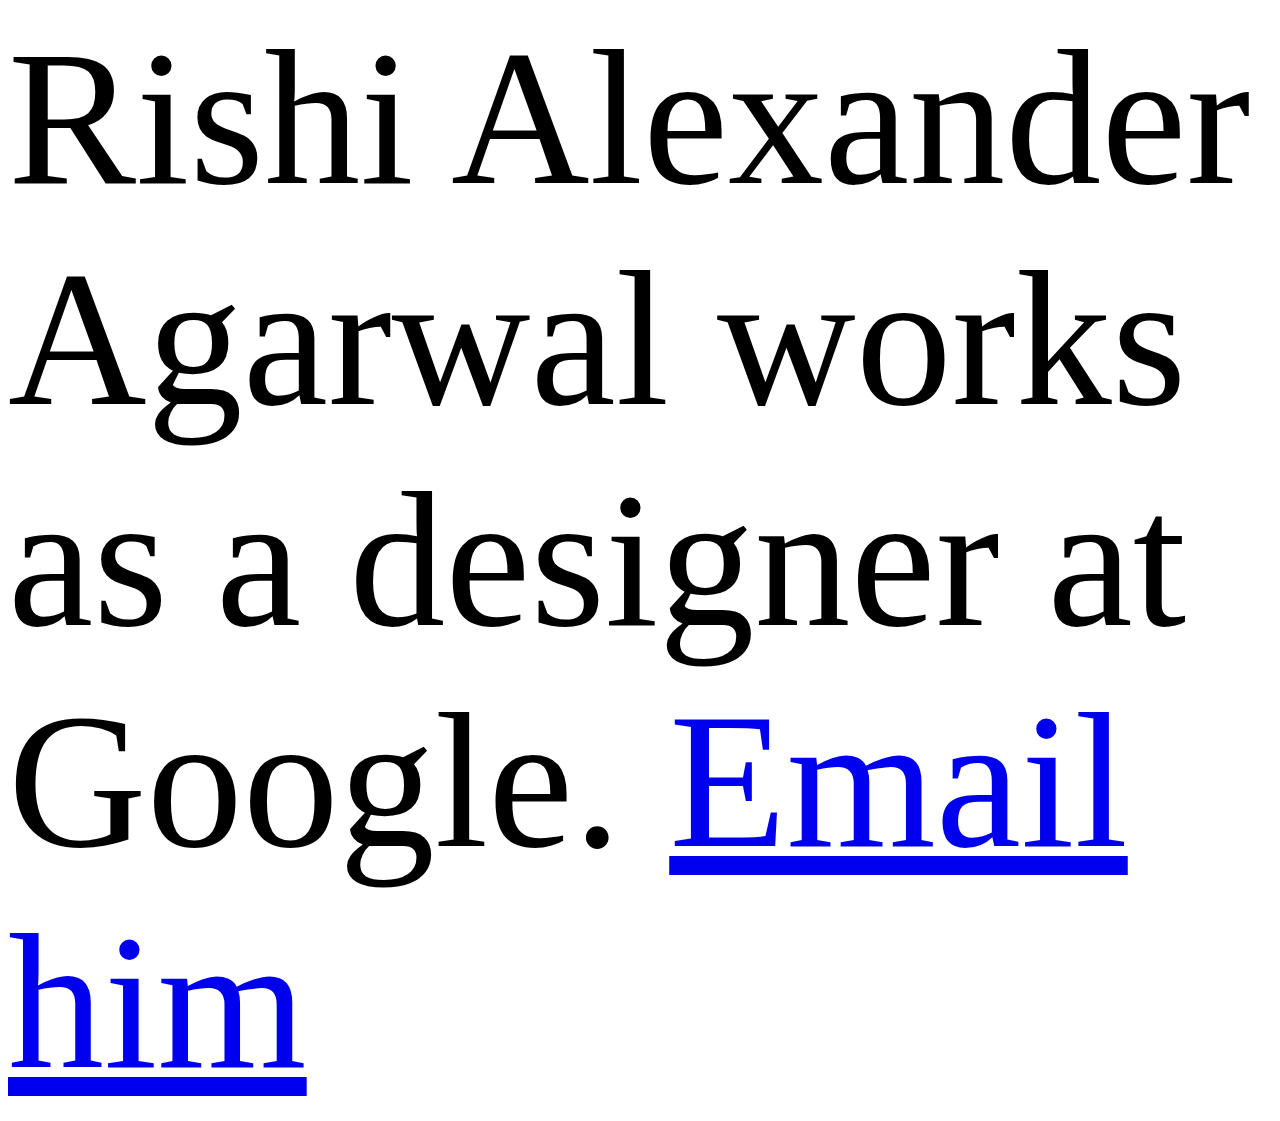
==== index.html @ 4585da53 "New site 2017" ====
<!DOCTYPE html>
<html>
<head>
 <link rel="stylesheet" type="text/css" href="style.css" />
</head>
<body>

Rishi Alexander Agarwal works as a designer at Google. <a href='mailto:rishialexander@gmail.com'>Email him</a>

</body>
</html>
---- style.css ----
* {
    font-family: serif;
    font-size: 144pt;
}
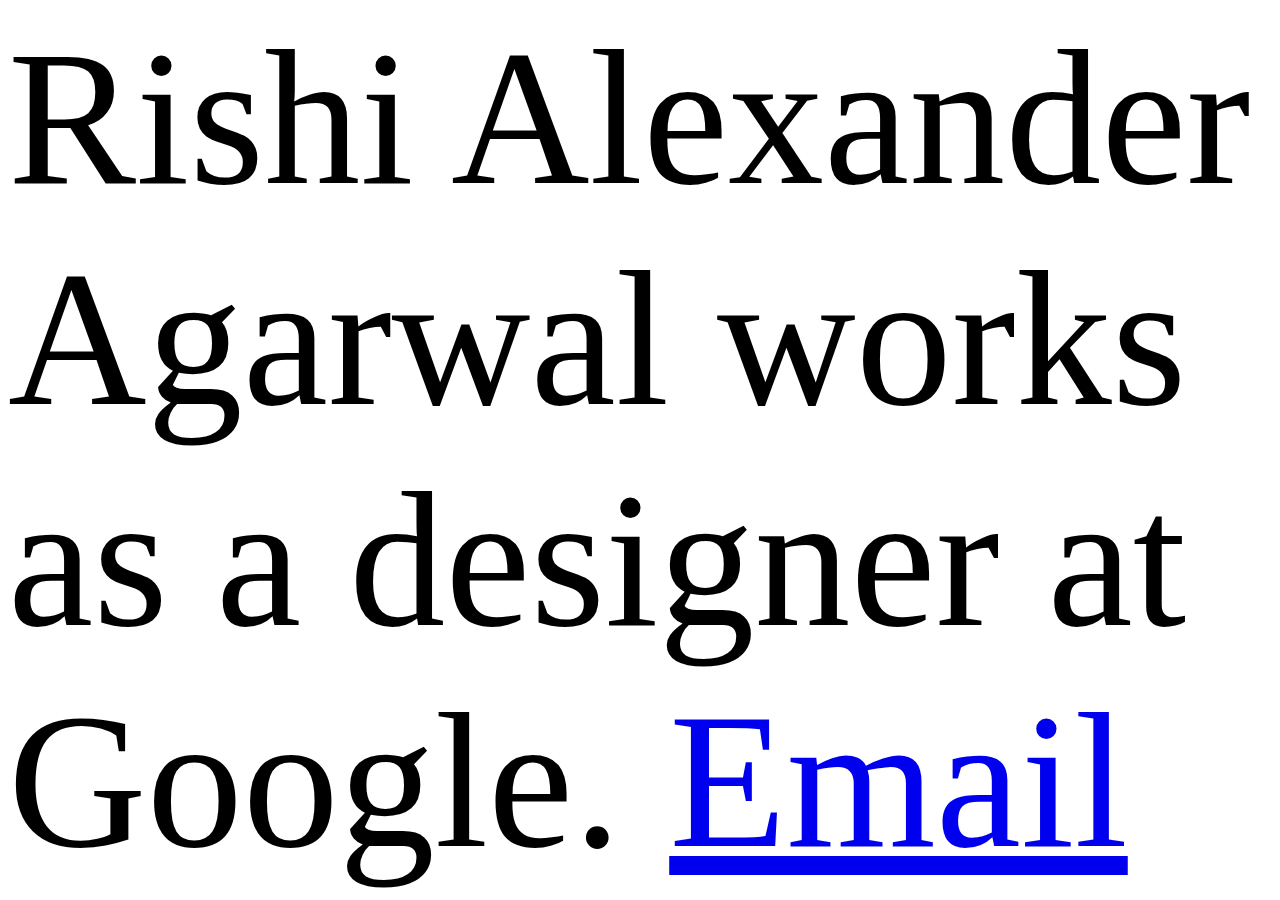
==== commit a5e1946c: "New site 2017" ====
--- a/index.html
+++ b/index.html
@@ -5,7 +5,7 @@
 </head>
 <body>
 
-Rishi Alexander Agarwal works as a designer at Google. <a href='mailto:rishialexander@gmail.com'>Email him</a>
+Rishi Alexander Agarwal works as a designer at Google. <a href='mailto:rishialexander@gmail.com'>Email</a>
 
 </body>
 </html>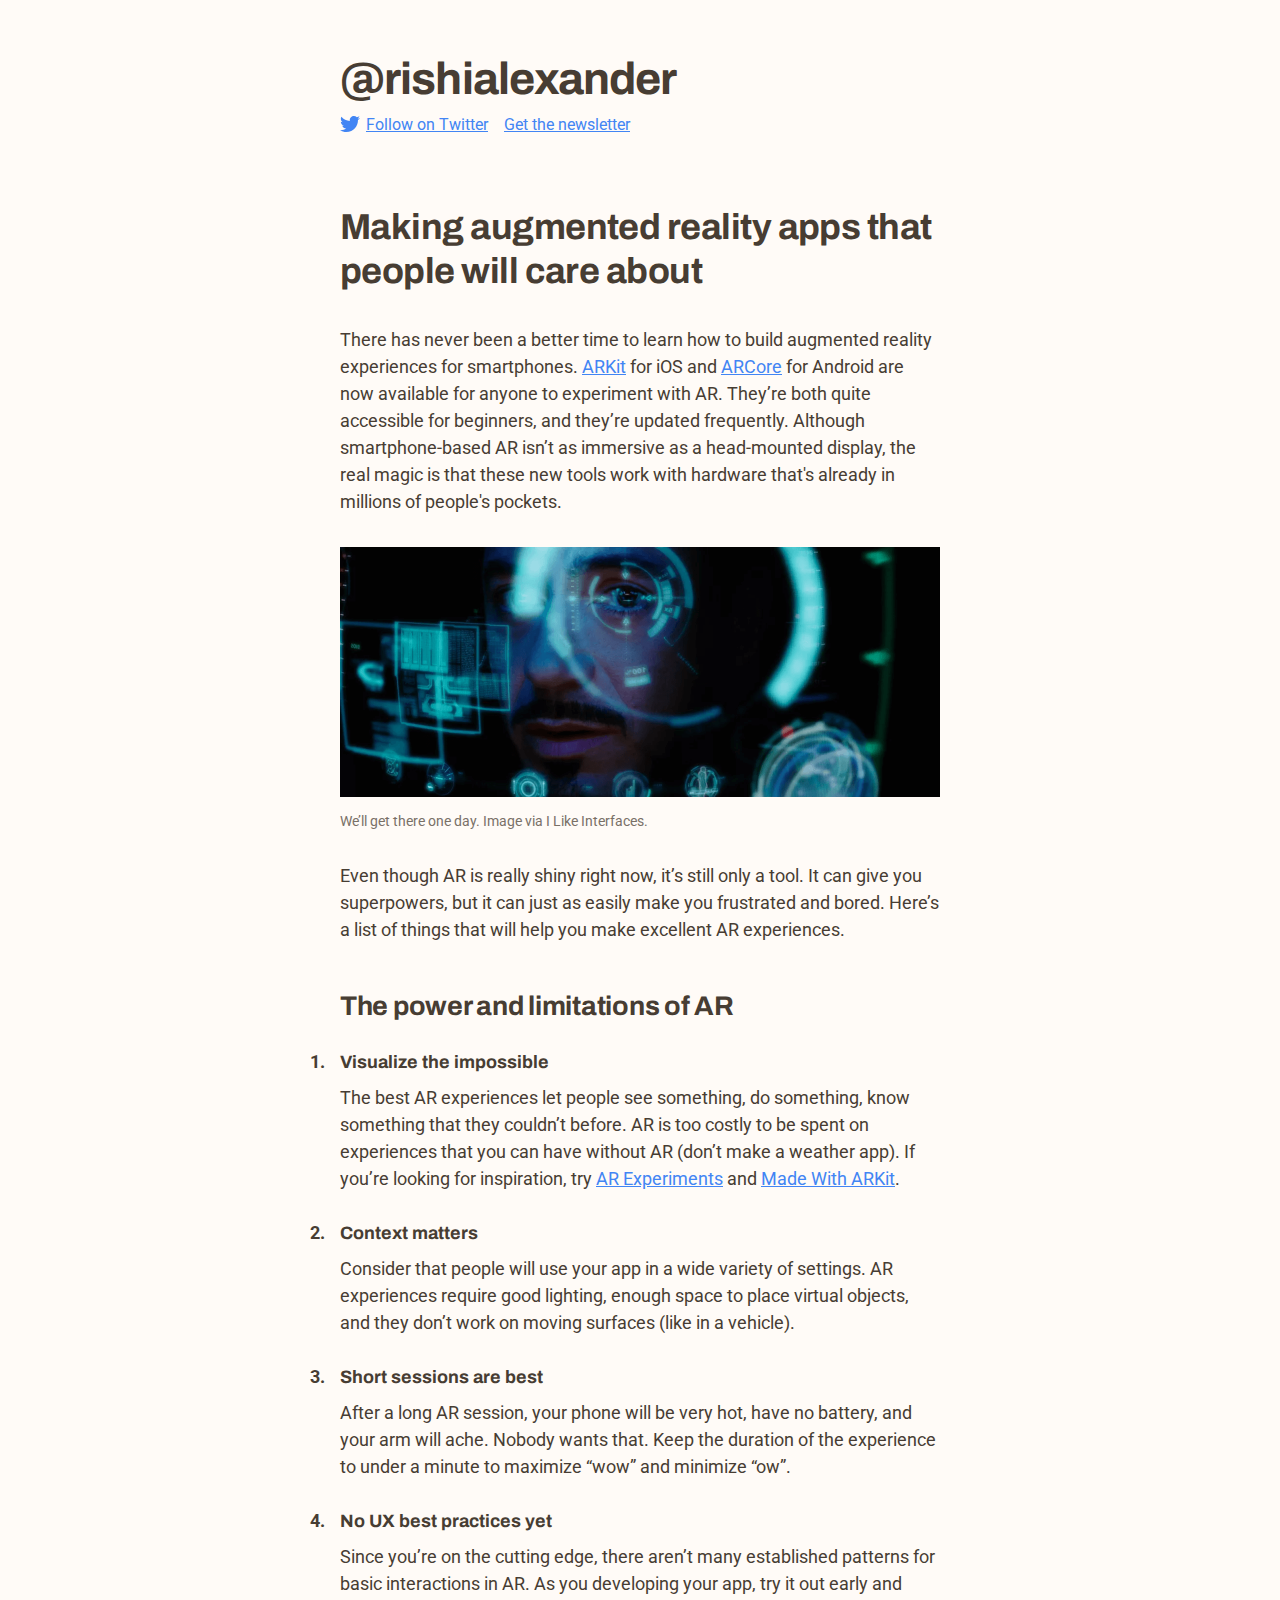
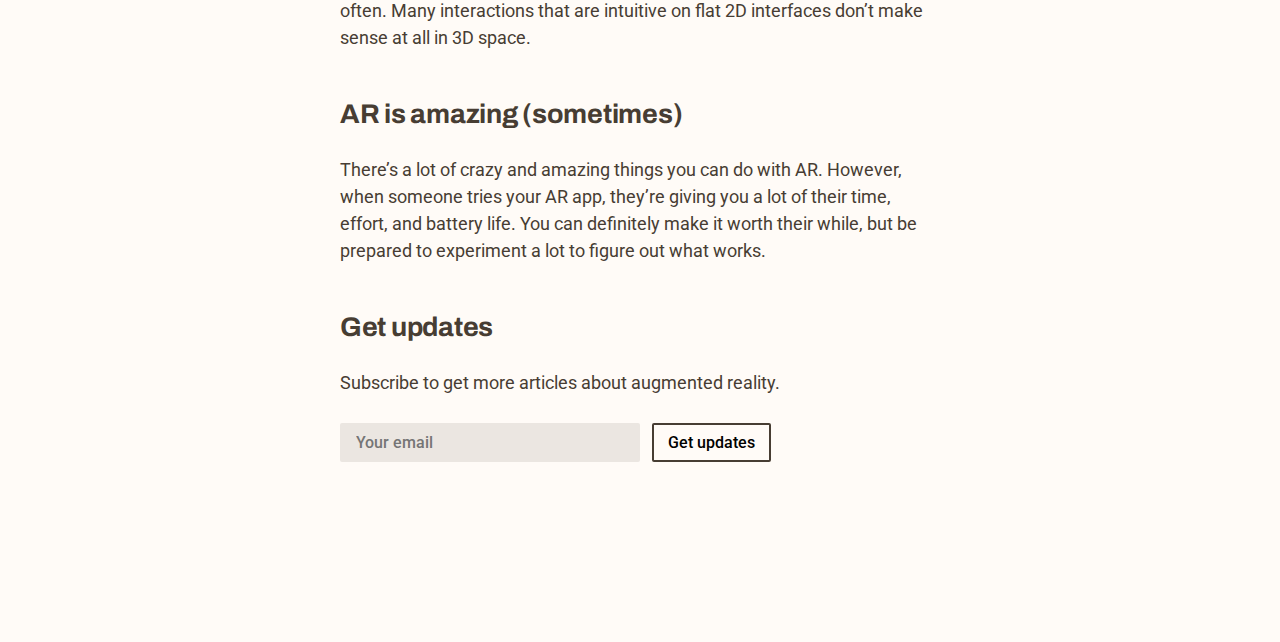
==== commit 8f0e3e58: "Launching blog post #1" ====
--- a/index.html
+++ b/index.html
@@ -1,11 +1,58 @@
 <!DOCTYPE html>
 <html>
 <head>
- <link rel="stylesheet" type="text/css" href="style.css" />
+	<title>Essays on augmented reality at rishialexander</title>
+	<link href='https://fonts.googleapis.com/css?family=Archivo:700|Roboto:400,500,700' rel='stylesheet'>
+	<link rel='stylesheet' type='text/css' href='style.css' />
 </head>
 <body>
 
-Rishi Alexander Agarwal works as a designer at Google. <a href='mailto:rishialexander@gmail.com'>Email</a>
+	<header>
+		<a class='title' href='/'>@rishialexander</a>
+		<div class='header-links'>
+			<a href='https://twitter.com/intent/follow?screen_name=rishialexander' target="_blank"><img class='social-icon' src='twitter.svg'/>Follow on Twitter</a>
+			<a href='#subscribe'>Get the newsletter</a>
+		</div>
+	</header>
 
+	<article>
+		<h1>Making augmented reality apps that people will care about</h1>
+		<p>There has never been a better time to learn how to build augmented reality experiences for smartphones. <a href='https://developer.apple.com/arkit/'>ARKit</a> for iOS and <a href='https://developers.google.com/ar/'>ARCore</a> for Android are now available for anyone to experiment with AR. They&#8217;re both quite accessible for beginners, and they&#8217;re updated frequently. Although smartphone-based AR isn&#8217;t as immersive as a head-mounted display, the real magic is that these new tools work with hardware that's already in millions of people's pockets.</p>
+		<figure>
+			<img src='tony@2x.png' alt='AR interface inside Iron Man&#39;s helmet'/>
+			<figcaption>We&#8217;ll get there one day. Image via I Like Interfaces.</figcaption>
+		</figure>
+		<p>Even though AR is really shiny right now, it&#8217;s still only a tool. It can give you superpowers, but it can just as easily make you frustrated and bored. Here&#8217;s a list of things that will help you make excellent AR experiences.</p>
+		<h2>The power and limitations of AR</h2>
+		<ol>
+			<li>
+				<h3>Visualize the impossible</h3>
+				<p>The best AR experiences let people see something, do something, know something that they couldn&#8217;t before. AR is too costly to be spent on experiences that you can have without AR (don&#8217;t make a weather app). If you&#8217;re looking for inspiration, try <a href='https://experiments.withgoogle.com/ar'>AR Experiments</a> and <a href='http://www.madewitharkit.com/'>Made With ARKit</a>.</p>
+			</li>
+			<li>
+				<h3>Context matters</h3>
+				<p>Consider that people will use your app in a wide variety of settings. AR experiences require good lighting, enough space to place virtual objects, and they don&#8217;t work on moving surfaces (like in a vehicle).</p>
+			</li>
+			<li>
+				<h3>Short sessions are best</h3>
+				<p>After a long AR session, your phone will be very hot, have no battery, and your arm will ache. Nobody wants that. Keep the duration of the experience to under a minute to maximize &ldquo;wow&rdquo; and minimize &ldquo;ow&rdquo;.</p>
+			</li>
+			<li>
+				<h3>No UX best practices yet</h3>
+				<p>Since you&#8217;re on the cutting edge, there aren&#8217;t many established patterns for basic interactions in AR. As you developing your app, try it out early and often. Many interactions that are intuitive on flat 2D interfaces don&#8217;t make sense at all in 3D space.</p>
+			</li>
+		</ol>
+
+		<h2>AR is amazing (sometimes)</h2>
+		<p>There&#8217;s a lot of crazy and amazing things you can do with AR. However, when someone tries your AR app, they&#8217;re giving you a lot of their time, effort, and battery life. You can definitely make it worth their while, but be prepared to experiment a lot to figure out what works.</p>
+	</article>
+	<footer id='subscribe'>
+		<h2>Get updates</h2>
+		<p>Subscribe to get more articles about augmented reality.</p>
+		<form method="POST" action="http://formspree.io/rishialexander@gmail.com" target="_blank">
+  			<input type="email" name="email" placeholder="Your email">
+ 			<button type="submit">Get updates</button>
+		</form>
+	</footer>
 </body>
 </html>--- a/style.css
+++ b/style.css
@@ -1,4 +1,179 @@
-* {
-    font-family: serif;
-    font-size: 144pt;
-}+/* General */
+
+body {
+    max-width: 600px;
+    margin: 0 auto;
+    font-family: "Roboto", sans-serif;
+    font-size: 18px;
+    color: #473D33;
+    background-color: #FFFBF7;
+    padding: 0 0.5em;
+}
+
+a {
+    color: #4285F4;
+}
+
+p {
+    font-size: 1em;
+    line-height: 1.5em;
+    margin: 0 0 1.5em 0;
+}
+
+h1, h2, h3 {
+    font-family: "Archivo", sans-serif;
+    font-weight: bold;
+}
+
+h1 {
+    font-size: 2em;
+    line-height: 1.222em;
+    letter-spacing: -0.015em;
+    margin: 0 0 0.889em 0;
+}
+
+h2 { 
+    font-size: 1.5em;
+    margin: 1.778em 0 1em 0;
+    letter-spacing: -0.010em;
+}
+
+h3 {
+    font-size: 1em;
+    margin: 0 0 0.444em 0;
+}
+
+/* Title */
+
+header {
+    margin: 3em 0 4em 0;
+}
+
+header .title {
+    font-size: 2.5em;
+    font-family: "Archivo", sans-serif;
+    font-weight: bold;
+    text-decoration: none;
+    color: #473D33;
+    margin: 0 0 0.267em 0;
+    display: block;
+    letter-spacing: -0.020em;
+}
+
+.header-links {
+    font-size: 0.889em;
+}
+
+.header-links a {
+    margin: 0 0.75em 0 0;
+}
+
+.social-icon {
+    display: inline;
+    height: 1em;
+    margin: 0 0.4em -0.15em 0;
+}
+
+/* Images */
+
+figure {
+    margin: 1.778em 0;
+}
+
+img {
+    max-width: 100%;
+    display: block;
+}
+
+figcaption {
+    font-size: 0.8em;
+    color: #797067;
+    margin: 1.111em 0 0 0;
+}
+
+/* Lists */
+
+ol {
+    padding-left: 0;
+    margin-left: 0;
+    line-height: 1.5em;
+    list-style-type: none;
+}
+
+ol li {
+    margin: 0 0 1.5em 0;
+    counter-increment: step-counter;
+}
+
+ol li::before {
+    content: counter(step-counter)".";
+/*    font-size: 0.778em;*/
+    font-weight: bold;
+    display: inline-block;
+    width: 1.5em;
+    height: 1.5em;
+/*    border: 2px solid #473D33;
+    border-radius: 1.5em;*/
+    text-align: center;
+    line-height: 1.5;
+    margin: 0 0.3em 0 -2em;
+}
+
+li h3 {
+    display: inline-block;
+}
+
+/* Footer */
+
+footer {
+    margin-bottom: 10em;
+}
+
+input {
+    font-family: "Roboto";
+    font-weight: 500;
+    font-size: 0.888em;
+    border-radius: 2px;
+    background-color: #EBE6E1;
+    border: none;
+    padding: 10px 16px;
+    width: 268px;
+    max-width: calc(100% - 164px);
+    margin-right: 8px;
+}
+
+button {
+    font-family: "Roboto";
+    font-weight: 500;
+    font-size: 0.888em;
+    border-radius: 2px;
+    background: none;
+    border: 2px solid #473D33;
+    padding: 8px 14px;
+}
+
+button:active {
+    background: #473D33;
+    color: #FFFBF7;
+}
+
+button:hover {
+    cursor: pointer;
+}
+
+/* Mobile */
+
+@media (max-width: 760px) {
+    body {
+        font-size: 16px;
+    }
+
+    ol li::before {
+        display: inline;
+        margin: 0 0.2em 0 0;
+        font-size: 1em;
+        border: none;
+        content: counter(step-counter)".";
+    }
+}
+
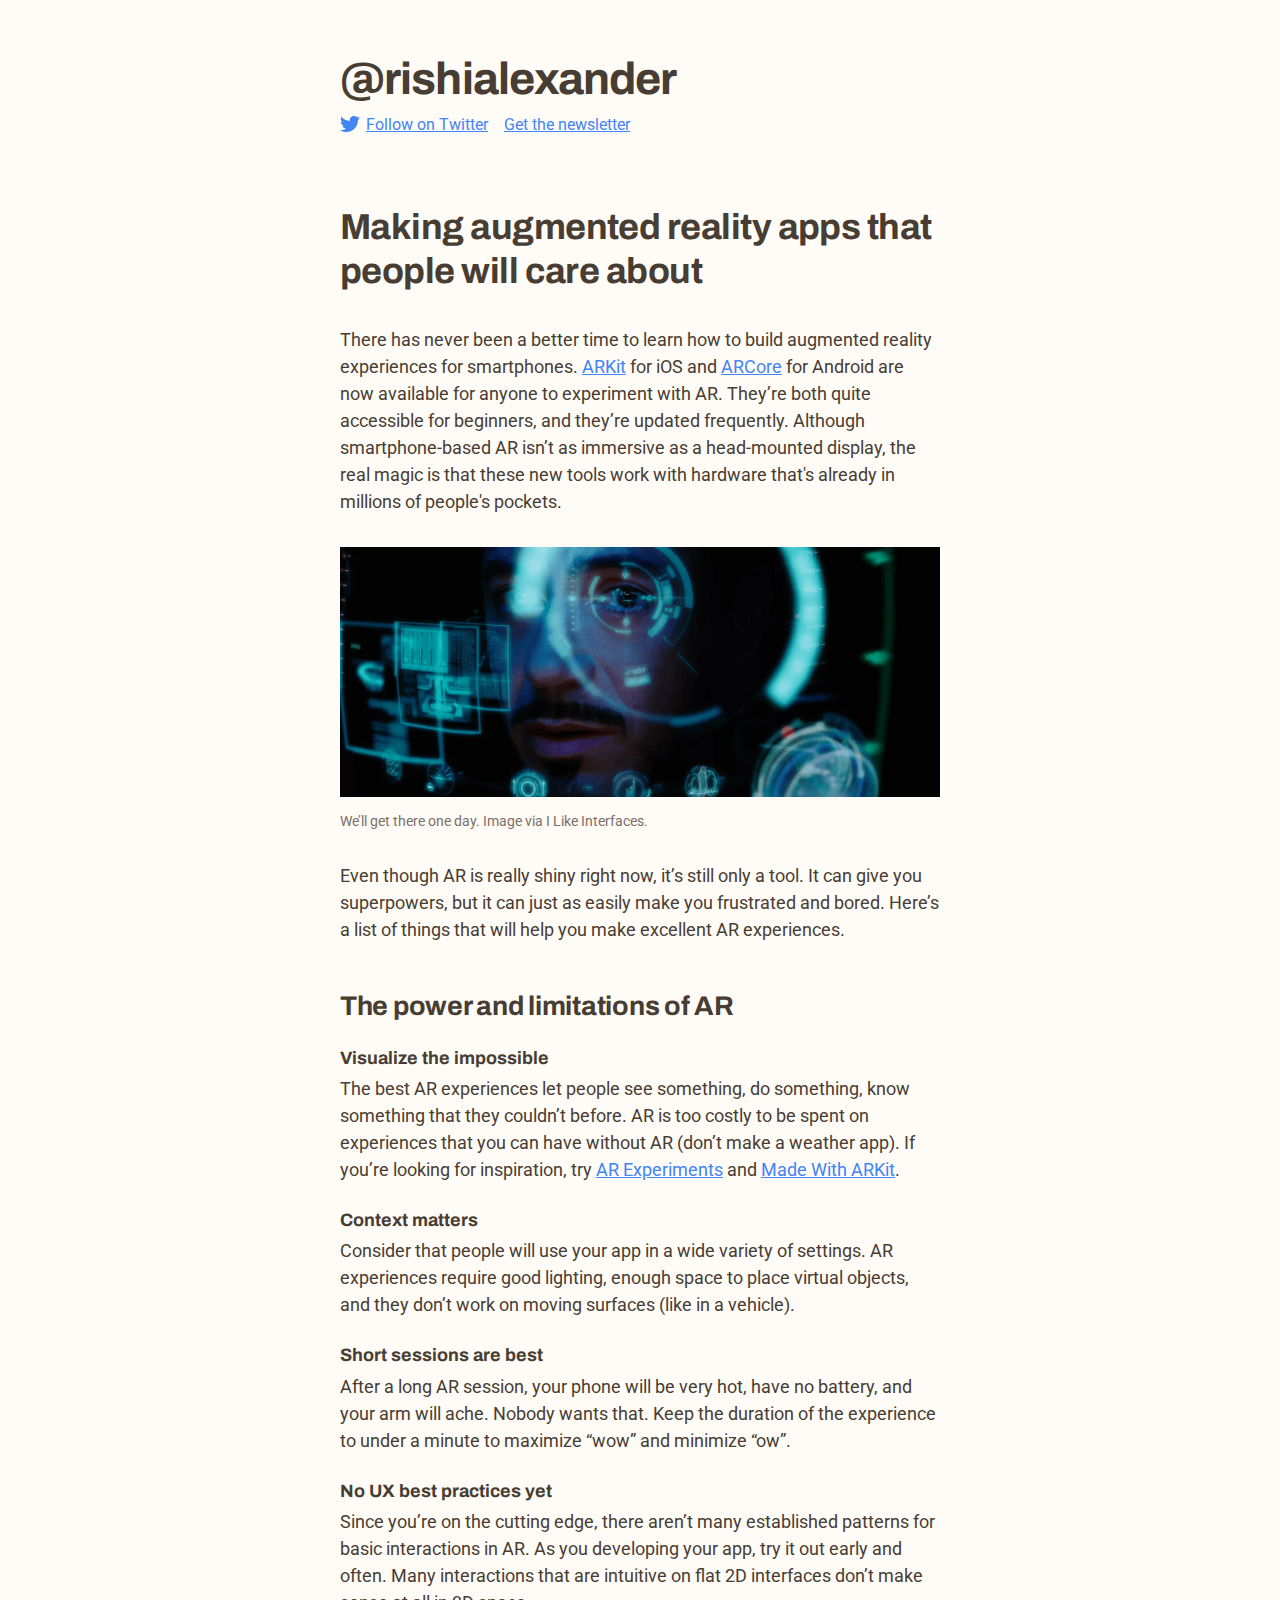
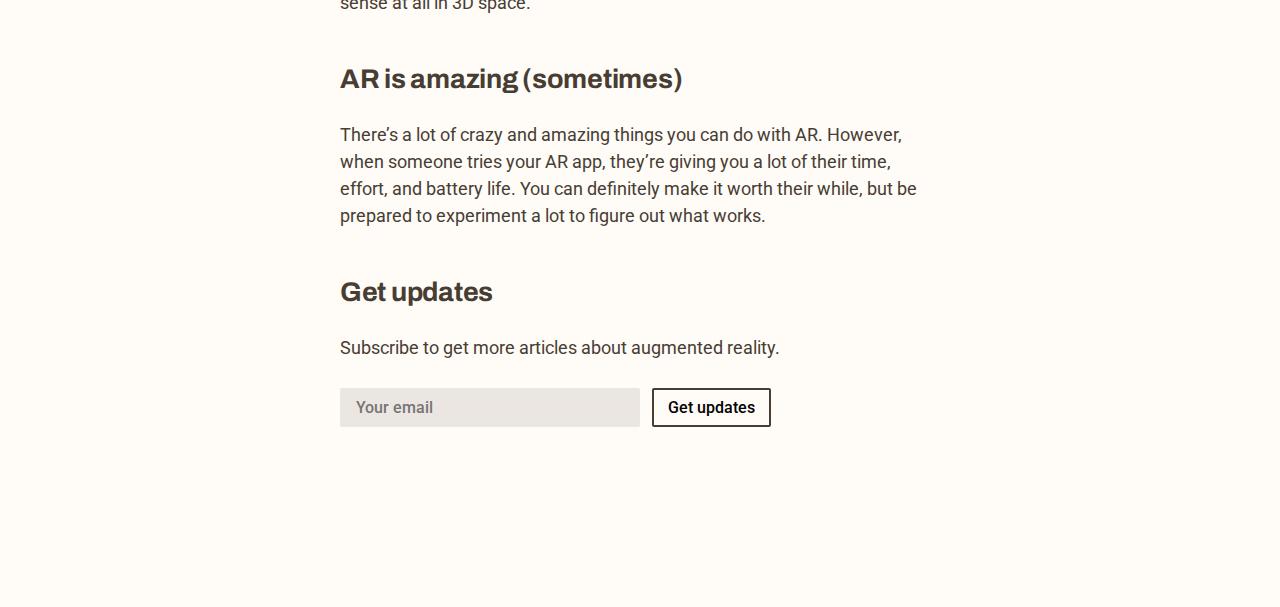
==== commit 90cd15b0: "Remove lists to simplify appearance" ====
--- a/index.html
+++ b/index.html
@@ -4,6 +4,7 @@
 	<title>Essays on augmented reality at rishialexander</title>
 	<link href='https://fonts.googleapis.com/css?family=Archivo:700|Roboto:400,500,700' rel='stylesheet'>
 	<link rel='stylesheet' type='text/css' href='style.css' />
+	<meta name="viewport" content="width=device-width, initial-scale=1">
 </head>
 <body>
 
@@ -17,33 +18,32 @@
 
 	<article>
 		<h1>Making augmented reality apps that people will care about</h1>
+		
 		<p>There has never been a better time to learn how to build augmented reality experiences for smartphones. <a href='https://developer.apple.com/arkit/'>ARKit</a> for iOS and <a href='https://developers.google.com/ar/'>ARCore</a> for Android are now available for anyone to experiment with AR. They&#8217;re both quite accessible for beginners, and they&#8217;re updated frequently. Although smartphone-based AR isn&#8217;t as immersive as a head-mounted display, the real magic is that these new tools work with hardware that's already in millions of people's pockets.</p>
+		
 		<figure>
 			<img src='tony@2x.png' alt='AR interface inside Iron Man&#39;s helmet'/>
 			<figcaption>We&#8217;ll get there one day. Image via I Like Interfaces.</figcaption>
 		</figure>
+		
 		<p>Even though AR is really shiny right now, it&#8217;s still only a tool. It can give you superpowers, but it can just as easily make you frustrated and bored. Here&#8217;s a list of things that will help you make excellent AR experiences.</p>
+		
 		<h2>The power and limitations of AR</h2>
-		<ol>
-			<li>
-				<h3>Visualize the impossible</h3>
-				<p>The best AR experiences let people see something, do something, know something that they couldn&#8217;t before. AR is too costly to be spent on experiences that you can have without AR (don&#8217;t make a weather app). If you&#8217;re looking for inspiration, try <a href='https://experiments.withgoogle.com/ar'>AR Experiments</a> and <a href='http://www.madewitharkit.com/'>Made With ARKit</a>.</p>
-			</li>
-			<li>
-				<h3>Context matters</h3>
-				<p>Consider that people will use your app in a wide variety of settings. AR experiences require good lighting, enough space to place virtual objects, and they don&#8217;t work on moving surfaces (like in a vehicle).</p>
-			</li>
-			<li>
-				<h3>Short sessions are best</h3>
-				<p>After a long AR session, your phone will be very hot, have no battery, and your arm will ache. Nobody wants that. Keep the duration of the experience to under a minute to maximize &ldquo;wow&rdquo; and minimize &ldquo;ow&rdquo;.</p>
-			</li>
-			<li>
-				<h3>No UX best practices yet</h3>
-				<p>Since you&#8217;re on the cutting edge, there aren&#8217;t many established patterns for basic interactions in AR. As you developing your app, try it out early and often. Many interactions that are intuitive on flat 2D interfaces don&#8217;t make sense at all in 3D space.</p>
-			</li>
-		</ol>
+
+		<h3>Visualize the impossible</h3>
+		<p>The best AR experiences let people see something, do something, know something that they couldn&#8217;t before. AR is too costly to be spent on experiences that you can have without AR (don&#8217;t make a weather app). If you&#8217;re looking for inspiration, try <a href='https://experiments.withgoogle.com/ar'>AR Experiments</a> and <a href='http://www.madewitharkit.com/'>Made With ARKit</a>.</p>
+
+		<h3>Context matters</h3>
+		<p>Consider that people will use your app in a wide variety of settings. AR experiences require good lighting, enough space to place virtual objects, and they don&#8217;t work on moving surfaces (like in a vehicle).</p>
+
+		<h3>Short sessions are best</h3>
+		<p>After a long AR session, your phone will be very hot, have no battery, and your arm will ache. Nobody wants that. Keep the duration of the experience to under a minute to maximize &ldquo;wow&rdquo; and minimize &ldquo;ow&rdquo;.</p>
+
+		<h3>No UX best practices yet</h3>
+		<p>Since you&#8217;re on the cutting edge, there aren&#8217;t many established patterns for basic interactions in AR. As you developing your app, try it out early and often. Many interactions that are intuitive on flat 2D interfaces don&#8217;t make sense at all in 3D space.</p>
 
 		<h2>AR is amazing (sometimes)</h2>
+		
 		<p>There&#8217;s a lot of crazy and amazing things you can do with AR. However, when someone tries your AR app, they&#8217;re giving you a lot of their time, effort, and battery life. You can definitely make it worth their while, but be prepared to experiment a lot to figure out what works.</p>
 	</article>
 	<footer id='subscribe'>
--- a/style.css
+++ b/style.css
@@ -7,7 +7,7 @@
     font-size: 18px;
     color: #473D33;
     background-color: #FFFBF7;
-    padding: 0 0.5em;
+    padding: 0 1em;
 }
 
 a {
@@ -40,7 +40,7 @@
 
 h3 {
     font-size: 1em;
-    margin: 0 0 0.444em 0;
+    margin: 0 0 0.4em 0;
 }
 
 /* Title */
@@ -91,38 +91,6 @@
     margin: 1.111em 0 0 0;
 }
 
-/* Lists */
-
-ol {
-    padding-left: 0;
-    margin-left: 0;
-    line-height: 1.5em;
-    list-style-type: none;
-}
-
-ol li {
-    margin: 0 0 1.5em 0;
-    counter-increment: step-counter;
-}
-
-ol li::before {
-    content: counter(step-counter)".";
-/*    font-size: 0.778em;*/
-    font-weight: bold;
-    display: inline-block;
-    width: 1.5em;
-    height: 1.5em;
-/*    border: 2px solid #473D33;
-    border-radius: 1.5em;*/
-    text-align: center;
-    line-height: 1.5;
-    margin: 0 0.3em 0 -2em;
-}
-
-li h3 {
-    display: inline-block;
-}
-
 /* Footer */
 
 footer {
@@ -167,13 +135,5 @@
     body {
         font-size: 16px;
     }
-
-    ol li::before {
-        display: inline;
-        margin: 0 0.2em 0 0;
-        font-size: 1em;
-        border: none;
-        content: counter(step-counter)".";
-    }
 }
 
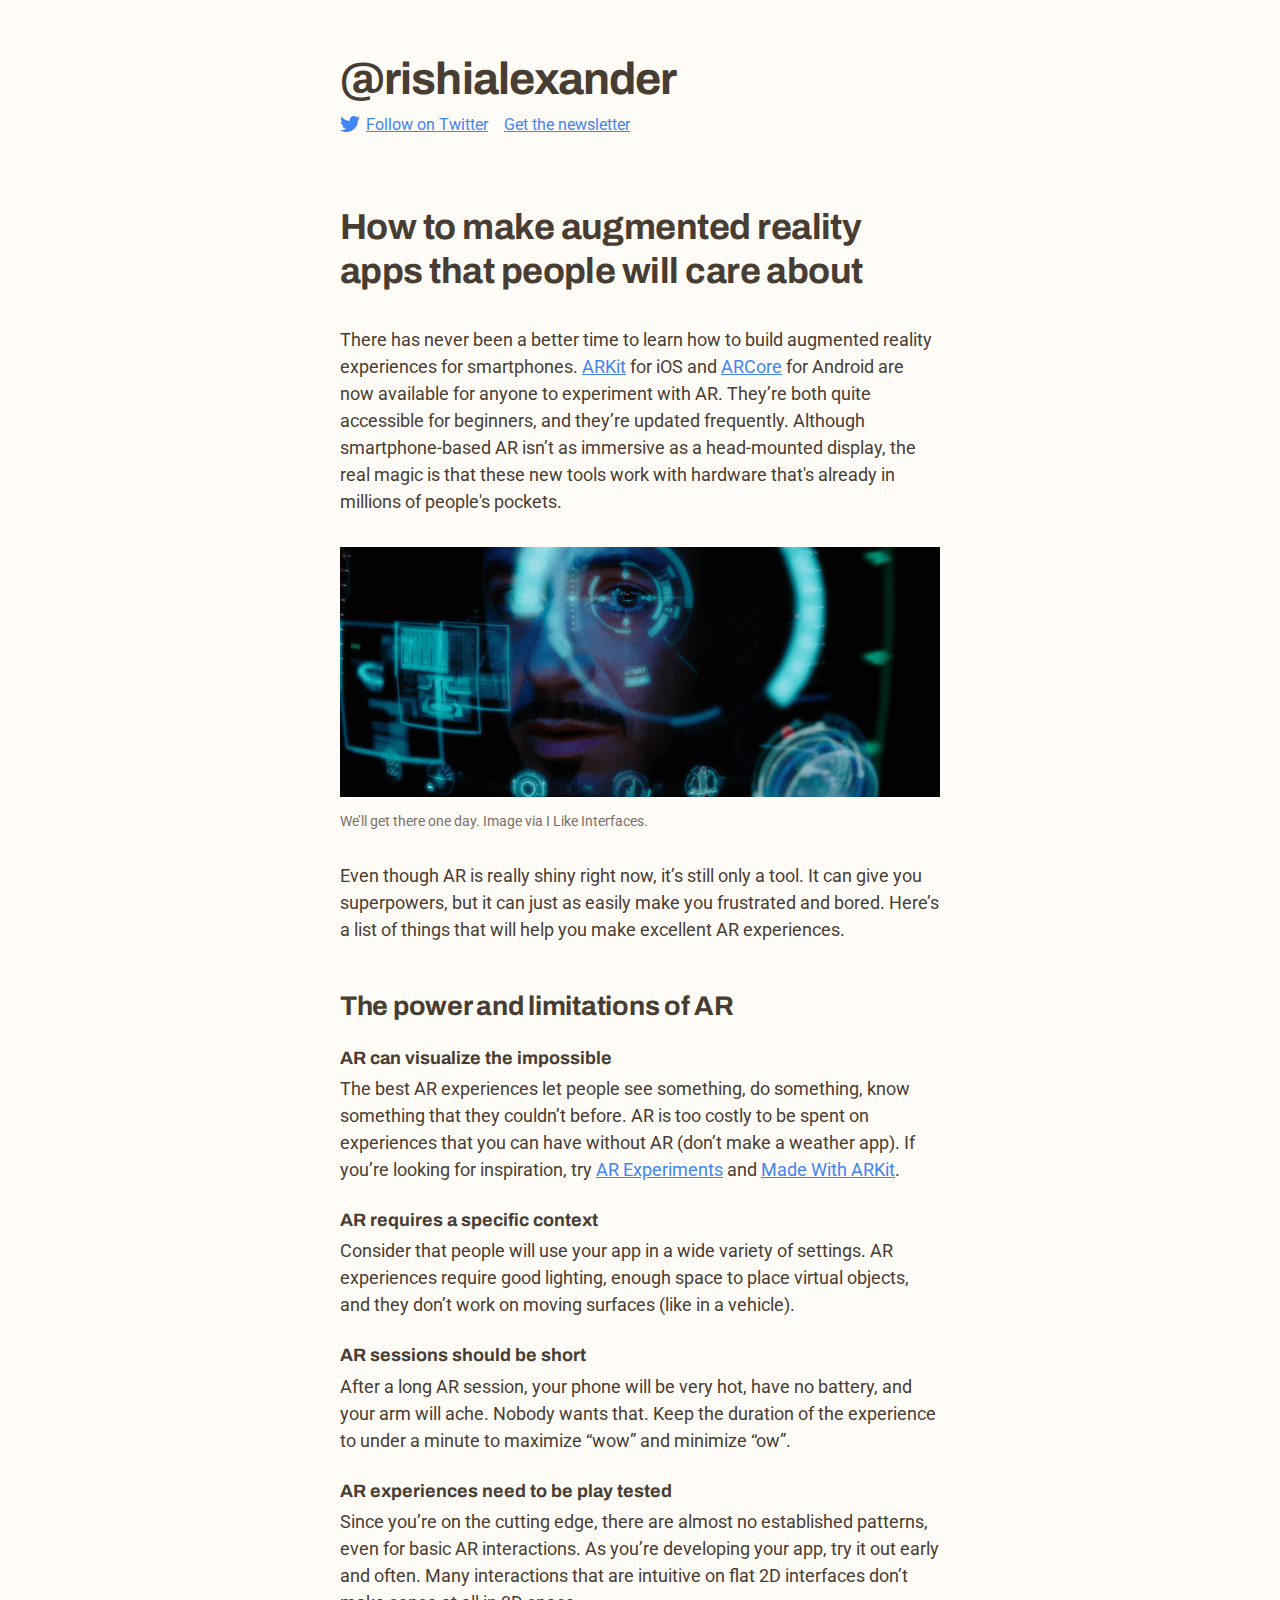
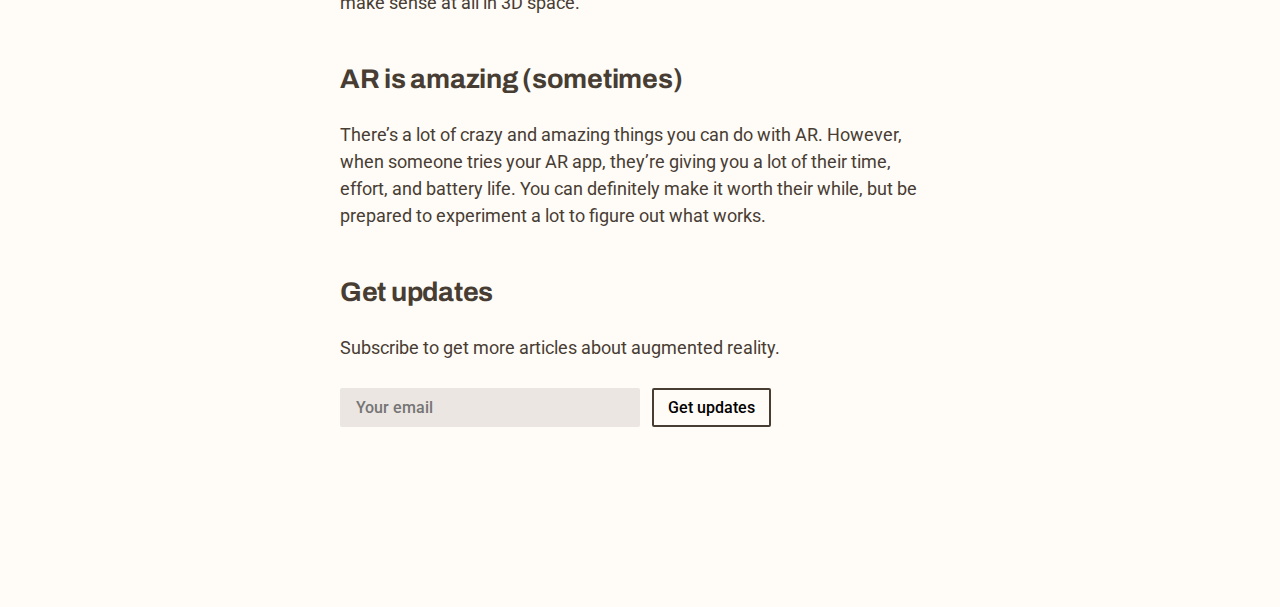
==== commit 1200eeef: "Update language" ====
--- a/index.html
+++ b/index.html
@@ -17,7 +17,7 @@
 	</header>
 
 	<article>
-		<h1>Making augmented reality apps that people will care about</h1>
+		<h1>How to make augmented reality apps that people will care about</h1>
 		
 		<p>There has never been a better time to learn how to build augmented reality experiences for smartphones. <a href='https://developer.apple.com/arkit/'>ARKit</a> for iOS and <a href='https://developers.google.com/ar/'>ARCore</a> for Android are now available for anyone to experiment with AR. They&#8217;re both quite accessible for beginners, and they&#8217;re updated frequently. Although smartphone-based AR isn&#8217;t as immersive as a head-mounted display, the real magic is that these new tools work with hardware that's already in millions of people's pockets.</p>
 		
@@ -30,17 +30,17 @@
 		
 		<h2>The power and limitations of AR</h2>
 
-		<h3>Visualize the impossible</h3>
+		<h3>AR can visualize the impossible</h3>
 		<p>The best AR experiences let people see something, do something, know something that they couldn&#8217;t before. AR is too costly to be spent on experiences that you can have without AR (don&#8217;t make a weather app). If you&#8217;re looking for inspiration, try <a href='https://experiments.withgoogle.com/ar'>AR Experiments</a> and <a href='http://www.madewitharkit.com/'>Made With ARKit</a>.</p>
 
-		<h3>Context matters</h3>
+		<h3>AR requires a specific context</h3>
 		<p>Consider that people will use your app in a wide variety of settings. AR experiences require good lighting, enough space to place virtual objects, and they don&#8217;t work on moving surfaces (like in a vehicle).</p>
 
-		<h3>Short sessions are best</h3>
+		<h3>AR sessions should be short</h3>
 		<p>After a long AR session, your phone will be very hot, have no battery, and your arm will ache. Nobody wants that. Keep the duration of the experience to under a minute to maximize &ldquo;wow&rdquo; and minimize &ldquo;ow&rdquo;.</p>
 
-		<h3>No UX best practices yet</h3>
-		<p>Since you&#8217;re on the cutting edge, there aren&#8217;t many established patterns for basic interactions in AR. As you developing your app, try it out early and often. Many interactions that are intuitive on flat 2D interfaces don&#8217;t make sense at all in 3D space.</p>
+		<h3>AR experiences need to be play tested</h3>
+		<p>Since you&#8217;re on the cutting edge, there are almost no established patterns, even for basic AR interactions. As you&#8217;re developing your app, try it out early and often. Many interactions that are intuitive on flat 2D interfaces don&#8217;t make sense at all in 3D space.</p>
 
 		<h2>AR is amazing (sometimes)</h2>
 		
